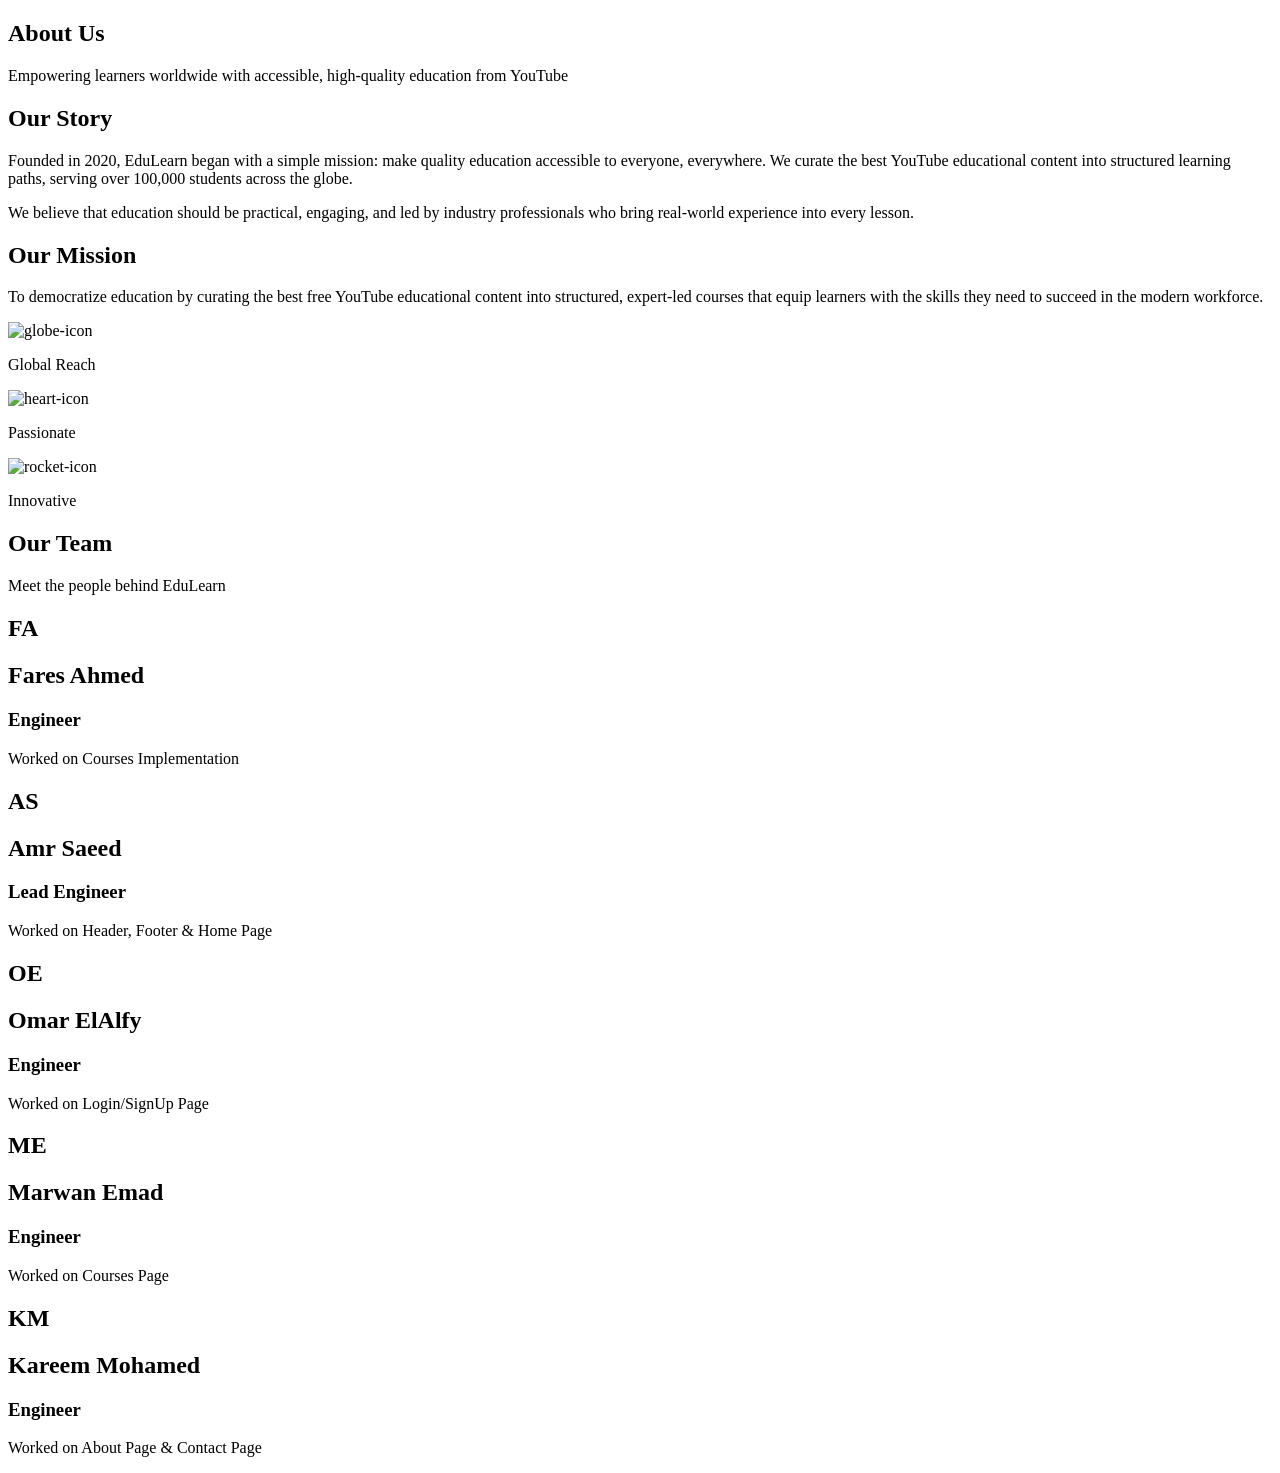
==== about.html @ db3003c9 "Create HTML for Contact & About Pages" ====
<!doctype html>
<html lang="en">
  <head>
    <meta charset="UTF-8" />
    <meta name="viewport" content="width=device-width, initial-scale=1.0" />
    <title>About</title>
  </head>
  <body>
    <header id="header-container"></header>
    <!-- head text -->
    <section class="about-head-text">
      <h1>About <span>Us</span></h1>
      <p>
        Empowering learners worldwide with accessible, high-quality education
        from YouTube
      </p>
    </section>
    <!-- start text section -->
    <section class="about-text">
      <!-- left side -->
      <div class="about-text-left">
        <h1>Our Story</h1>
        <p>
          Founded in 2020, EduLearn began with a simple mission: make quality
          education accessible to everyone, everywhere. We curate the best
          YouTube educational content into structured learning paths, serving
          over 100,000 students across the globe.
        </p>
        <p>
          We believe that education should be practical, engaging, and led by
          industry professionals who bring real-world experience into every
          lesson.
        </p>
      </div>
      <!-- right side -->
      <div class="about-text-right">
        <h1>Our Mission</h1>
        <p>
          To democratize education by curating the best free YouTube educational
          content into structured, expert-led courses that equip learners with
          the skills they need to succeed in the modern workforce.
        </p>
        <div class="about-text-icons">
          <img src="" alt="globe-icon" />
          <p>Global Reach</p>
        </div>
        <div class="about-text-icons">
          <img src="" alt="heart-icon" />
          <p>Passionate</p>
        </div>
        <div class="about-text-icons">
          <img src="" alt="rocket-icon" />
          <p>Innovative</p>
        </div>
      </div>
    </section>
    <!-- end text section -->
    <!-- start team section -->
    <section>
      <div class="team-head-text">
        <h1>Our <span>Team</span></h1>
        <p>Meet the people behind EduLearn</p>
      </div>
      <div class="team-cards-container">
        <div class="team-card">
          <h1>FA</h1>
          <h2>Fares Ahmed</h2>
          <h3>Engineer</h3>
          <p>Worked on Courses Implementation</p>
        </div>
        <div class="team-card">
          <h1>AS</h1>
          <h2>Amr Saeed</h2>
          <h3>Lead Engineer</h3>
          <p>Worked on Header, Footer & Home Page</p>
        </div>
        <div class="team-card">
          <h1>OE</h1>
          <h2>Omar ElAlfy</h2>
          <h3>Engineer</h3>
          <p>Worked on Login/SignUp Page</p>
        </div>
        <div class="team-card">
          <h1>ME</h1>
          <h2>Marwan Emad</h2>
          <h3>Engineer</h3>
          <p>Worked on Courses Page</p>
        </div>
        <div class="team-card">
          <h1>KM</h1>
          <h2>Kareem Mohamed</h2>
          <h3>Engineer</h3>
          <p>Worked on About Page & Contact Page</p>
        </div>
      </div>
    </section>
    <!-- end team section -->
  </body>
</html>
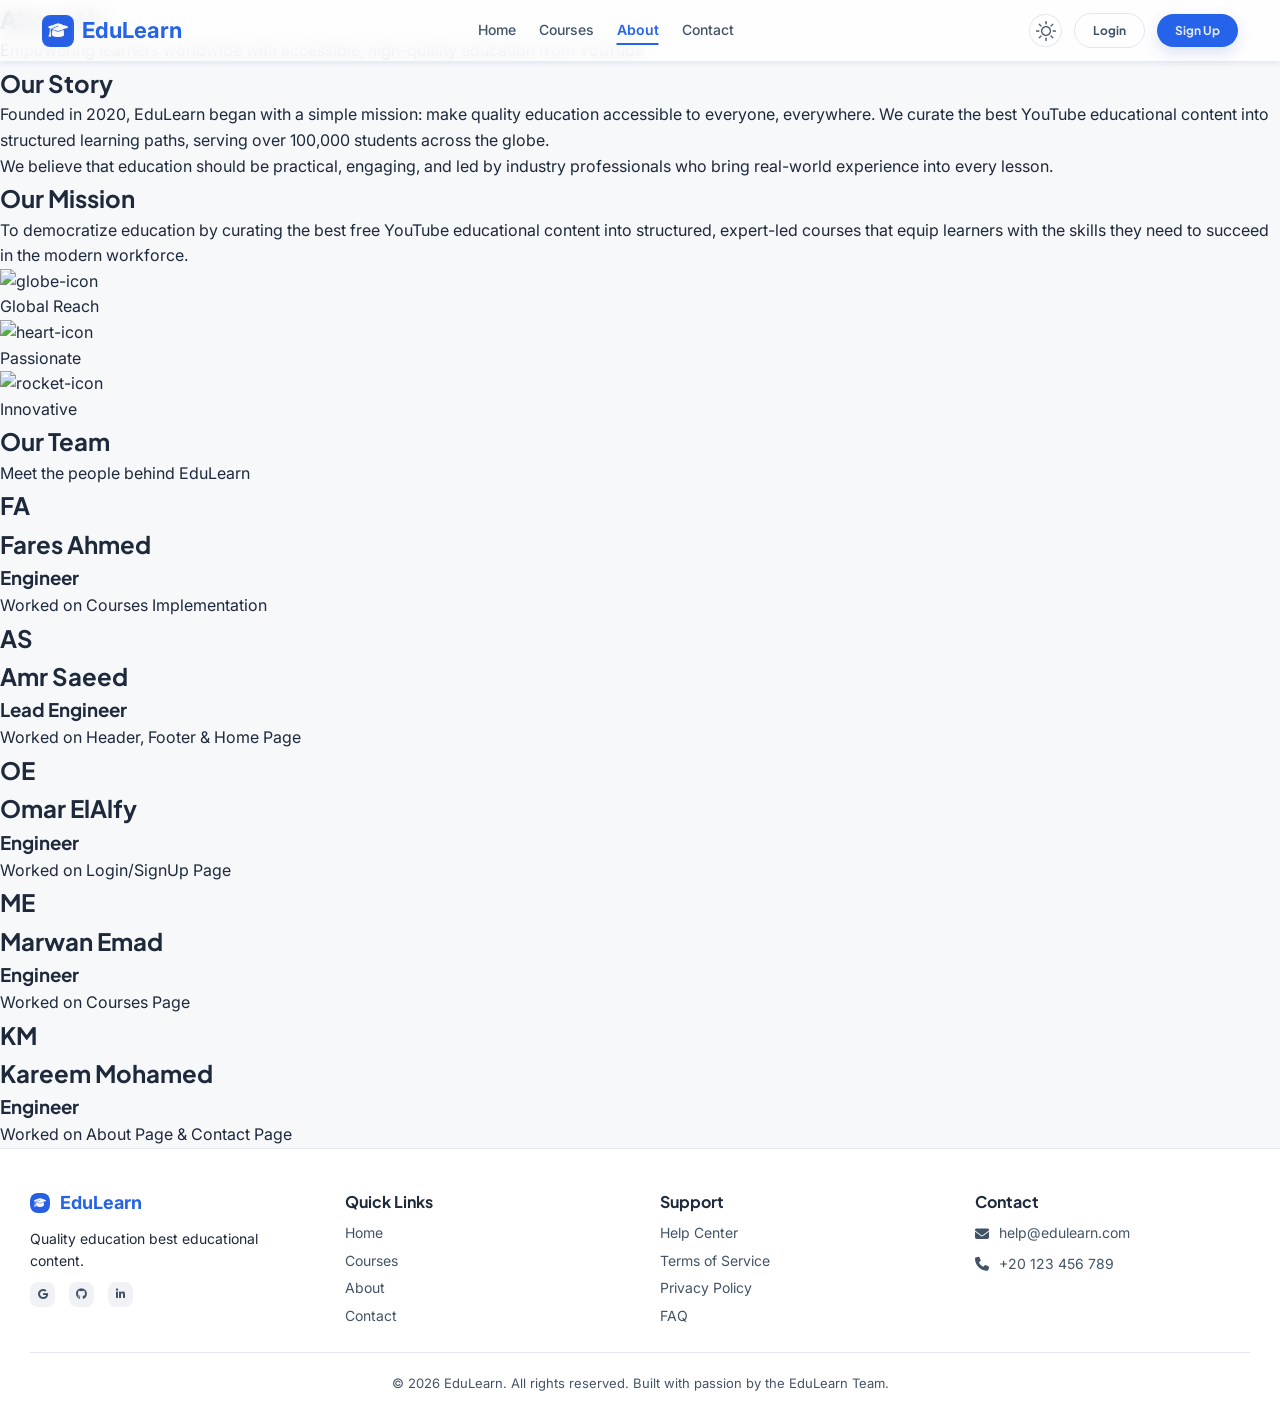
==== commit 208764f3: "added static css for contact page" ====
--- a/about.html
+++ b/about.html
@@ -3,6 +3,18 @@
   <head>
     <meta charset="UTF-8" />
     <meta name="viewport" content="width=device-width, initial-scale=1.0" />
+    <!-- standard variables and style options for the entire project -->
+    <link rel="stylesheet" href="css/variables.css" />
+    <link rel="stylesheet" href="css/reset.css" />
+    <!-- for the footer and header to work -->
+    <link rel="stylesheet" href="css/header.css" />
+    <link rel="stylesheet" href="css/footer.css" />
+    <!-- for the icons -->
+    <link rel="stylesheet" href="Css/all.min.css" />
+    <link
+      rel="stylesheet"
+      href="https://cdnjs.cloudflare.com/ajax/libs/font-awesome/6.5.1/css/all.min.css"
+    />
     <title>About</title>
   </head>
   <body>
@@ -95,5 +107,10 @@
       </div>
     </section>
     <!-- end team section -->
+    <!-- footer including -->
+    <footer id="footer-container"></footer>
+    <!-- for the footer and header to work -->
+    <script src="js/theme.js"></script>
+    <script src="js/home.js"></script>
   </body>
 </html>
--- a/css/variables.css
+++ b/css/variables.css
@@ -0,0 +1,129 @@
+@import url("https://fonts.googleapis.com/css2?family=Inter:wght@400;500;600;700;800;900&family=Plus+Jakarta+Sans:wght@600;700;800;900&display=swap");
+:root {
+  --color-primary-darkest: #1e3a8a;
+  --color-primary-dark: #1d4ed8;
+  --color-primary: #2563eb;
+  --color-primary-light: #3b82f6;
+  --color-primary-lighter: #93c5fd;
+  --color-primary-subtle: #eff6ff;
+  --color-accent: #06b6d4;
+  --color-yellow: #f2b426;
+  --color-text: #1e293b;
+  --color-text-lighter: #435367;
+  --color-text-muted: #64748b;
+  --color-bg-base: #f6f8fa;
+  --color-bg-darker: #f0f2f6;
+  --color-bg-elevated: #ffffff;
+  --color-bg-elevated2: #ffffff;
+
+  --color-footer-bg: 255, 255, 255;
+
+  --color-hov-li: #3b83f65d;
+  --color-bac-li: #ffffff63;
+  --color-me: black;
+  --shadow-me: 0px 0px 10px rgba(0, 0, 0, 0.103);
+  --shadow-hov: 0px 0px 20px rgba(0, 0, 0, 0.371);
+
+  --shadow-sm: 0 2px 6px rgba(30, 64, 175, 0.1);
+  --shadow-md: 0 6px 16px rgba(30, 64, 175, 0.14);
+  --shadow-lg: 0 12px 32px rgba(30, 58, 138, 0.18);
+
+  --border: rgba(30, 58, 138, 0.12);
+  --top-light: inset 0 1px 0 rgba(255, 255, 255, 0.6);
+  /* 
+  --gradient-background: linear-gradient(
+    90deg,
+    #f7f8fc 0%,
+    #e9f1fe 60%,
+    #f7f8fc 100%
+  ); */
+
+  --gradient-background:
+    radial-gradient(
+      900px 600px at 85% 12%,
+      rgba(37, 99, 235, 0.1),
+      transparent 60%
+    ),
+    radial-gradient(
+      700px 500px at 96% 45%,
+      rgba(125, 211, 252, 0.2),
+      transparent 65%
+    ),
+    radial-gradient(
+      800px 500px at 8% 92%,
+      rgba(199, 210, 254, 0.22),
+      transparent 70%
+    ),
+    linear-gradient(
+      115deg,
+      transparent 55%,
+      rgba(255, 255, 255, 0.55) 70%,
+      transparent 85%
+    ),
+    linear-gradient(90deg, #f7f8fc 0%, #e9f1fe 60%, #f7f8fc 100%);
+
+  --font-heading: "Plus Jakarta Sans", "Segoe UI", sans-serif;
+  --font-body: "Inter", "Segoe UI", sans-serif;
+}
+
+:root.dark {
+  --color-primary-darkest: #0b1120;
+  --color-primary-dark: #2563eb;
+  --color-primary: #3b82f6;
+  --color-primary-light: #60a5fa;
+  --color-primary-lighter: #93c5fd;
+  --color-primary-subtle: #0f1b31;
+  --color-accent: #22d3ee;
+  --color-yellow: #fbbf24;
+  --color-text: #e2e8f0;
+  --color-text-lighter: #e6eaf1;
+  --color-text-muted: #a0aec0;
+  --color-bg-base: #0b1220;
+  --color-bg-darker: #1d293c;
+  --color-bg-elevated: #142033;
+  --color-bg-elevated2: #1d293c;
+
+  --color-footer-bg: 20, 32, 51;
+
+  --color-hov-li: #204682be;
+  --color-bac-li: #2046825d;
+  --color-me: white;
+  --shadow-me: rgba(0, 0, 0, 0.103);
+
+  --shadow-sm: 0 2px 6px rgba(2, 6, 23, 0.55);
+  --shadow-md: 0 6px 16px rgba(2, 6, 23, 0.6);
+  --shadow-lg: 0 12px 32px rgba(1, 4, 14, 0.65);
+
+  --border: rgba(147, 197, 253, 0.16);
+  --border-he: rgba(255, 64, 0, 0.848);
+  --top-light: inset 0 1px 0 rgba(147, 197, 253, 0.07);
+
+  /* --gradient-background:
+    linear-gradient(90deg, #233148 0%, #142033 60%, #233148 100%) */
+  --gradient-background:
+    radial-gradient(
+      900px 600px at 85% 12%,
+      rgba(37, 99, 235, 0.22),
+      transparent 60%
+    ),
+    radial-gradient(
+      700px 500px at 96% 45%,
+      rgba(56, 189, 248, 0.12),
+      transparent 65%
+    ),
+    radial-gradient(
+      800px 500px at 8% 92%,
+      rgba(99, 102, 241, 0.14),
+      transparent 70%
+    ),
+    linear-gradient(
+      115deg,
+      transparent 55%,
+      rgba(148, 197, 253, 0.07) 70%,
+      transparent 85%
+    ),
+    linear-gradient(90deg, #0b1220 0%, #0e1a33 60%, #0b1220 100%);
+
+  --font-heading: "Plus Jakarta Sans", "Segoe UI", sans-serif;
+  --font-body: "Inter", "Segoe UI", sans-serif;
+}
--- a/css/header.css
+++ b/css/header.css
@@ -0,0 +1,201 @@
+#header-container {
+  width: 100%;
+  position: fixed;
+  z-index: 3;
+}
+
+.main-header {
+  display: flex;
+  align-items: center;
+  gap: 32px;
+  padding: 13px 42px;
+  background-color: rgba(var(--color-footer-bg), 0.85);
+  -webkit-backdrop-filter: blur(10px);
+  backdrop-filter: blur(10px);
+  box-shadow: var(--shadow-sm);
+  position: relative;
+}
+
+.main-header .brand {
+  display: flex;
+  align-items: center;
+  gap: 8px;
+  font-weight: 700;
+  font-size: 22px;
+  color: var(--color-primary);
+  text-decoration: none;
+}
+.main-header .logo {
+  display: grid;
+  place-content: center;
+  width: 32px;
+  height: 32px;
+  border-radius: 8px;
+  background-color: var(--color-primary);
+}
+
+.main-header .menu {
+  flex: 1;
+  display: flex;
+  align-items: center;
+  gap: 32px;
+}
+
+.main-header .nav {
+  display: flex;
+  gap: 23px;
+  margin-inline: auto;
+}
+.main-header .nav a {
+  font-weight: 500;
+  color: var(--color-text-lighter);
+  text-decoration: none;
+  font-size: 14px;
+  transition: color 0.2s ease;
+}
+
+.main-header .nav a.active {
+  font-weight: 600;
+  color: var(--color-primary);
+  text-decoration: underline;
+  text-decoration-color: var(--color-primary);
+  text-decoration-thickness: 1.5px;
+  text-underline-offset: 8px;
+}
+
+.main-header .nav a:hover {
+  color: var(--color-primary);
+  text-decoration: underline;
+  text-decoration-color: var(--color-primary);
+  text-decoration-thickness: 1.5px;
+  text-underline-offset: 8px;
+}
+
+.main-header .actions {
+  display: flex;
+  align-items: center;
+  gap: 12px;
+}
+
+.main-header .theme-btn {
+  display: grid;
+  place-items: center;
+  width: 33px;
+  height: 33px;
+  border: 1px solid var(--border);
+  border-radius: 999px;
+  background: var(--color-bg-elevated);
+  cursor: pointer;
+  transition: 0.2s;
+}
+
+.main-header .theme-btn:hover {
+  background: var(--color-bg-darker);
+}
+
+.main-header .theme-img {
+  display: block;
+  width: 20px;
+  height: 20px;
+  object-fit: contain;
+}
+
+.main-header .actions .btn {
+  font-weight: 700;
+  font-size: 12px;
+  padding: 7px 18px;
+  text-decoration: none;
+  border-radius: 999px;
+  transition: 0.3s;
+}
+
+.main-header .outline {
+  color: var(--color-text-lighter);
+  border: solid 1px var(--border);
+}
+
+.main-header .solid {
+  color: #e6eaf1;
+  background-color: var(--color-primary);
+  box-shadow: var(--shadow-md);
+}
+
+.main-header .outline:hover {
+  color: var(--color-primary-light);
+  border: solid 1px var(--color-primary-light);
+}
+
+.main-header .solid:hover {
+  background-color: var(--color-primary-dark);
+  transform: translateY(-1px);
+}
+
+.nav-toggle {
+  display: none;
+  width: 40px;
+  height: 40px;
+  border: 1px solid var(--border);
+  border-radius: 10px;
+  background: transparent;
+  cursor: pointer;
+  padding: 0;
+  margin-left: auto;
+  flex-direction: column;
+  justify-content: center;
+  align-items: center;
+  gap: 5px;
+}
+
+.nav-toggle .bar {
+  width: 20px;
+  height: 1.8px;
+  border-radius: 999px;
+  background-color: var(--color-text-lighter);
+}
+
+@media (max-width: 900px) {
+  .nav-toggle {
+    display: flex;
+  }
+
+  .main-header .menu {
+    display: none;
+    position: absolute;
+    top: 100%;
+    left: 10px;
+    right: 10px;
+    flex-direction: column;
+    gap: 18px;
+    padding: 18px;
+    background-color: var(--color-bg-elevated);
+    border: 1px solid var(--border);
+    border-radius: 16px;
+    box-shadow: var(--shadow-md);
+    z-index: 100;
+  }
+
+  .main-header .menu.show,
+  .main-header .menu.collapsing {
+    display: flex;
+  }
+
+  .main-header .nav {
+    flex-direction: column;
+    width: 100%;
+  }
+
+  .main-header .actions {
+    width: 100%;
+    flex-direction: column;
+    align-items: flex-start;
+  }
+
+  .main-header .actions .btn {
+    text-align: center;
+    width: 100%;
+  }
+
+  .main-header .theme-btn {
+    align-self: flex-start;
+  }
+}
--- a/css/footer.css
+++ b/css/footer.css
@@ -0,0 +1,176 @@
+.main-footer {
+  background-color: var(--color-bg-elevated);
+  padding: 40px 30px 25px;
+  border-top: 1px solid var(--border);
+}
+
+.main-footer .top-part {
+  display: grid;
+  grid-template-columns: repeat(4, 1fr);
+  justify-items: start;
+  align-items: start;
+  text-align: left;
+  gap: 40px;
+  margin: 0 auto 20px;
+  max-width: 1350px;
+  width: 100%;
+}
+
+.main-footer .brand-part {
+  display: flex;
+  flex-direction: column;
+  gap: 10px;
+  align-items: flex-start;
+  text-align: left;
+}
+.main-footer .brand {
+  display: flex;
+  align-items: center;
+  justify-content: flex-start;
+  gap: 10px;
+  font-weight: 700;
+  font-size: 18px;
+  color: var(--color-primary);
+  text-decoration: none;
+}
+.main-footer .brand-part {
+  font-size: 14px;
+}
+
+.main-footer .logo {
+  display: grid;
+  place-content: center;
+  width: 20px;
+  height: 20px;
+  border-radius: 8px;
+  background-color: var(--color-primary);
+}
+
+.main-footer .socials {
+  display: flex;
+  gap: 14px;
+  justify-content: flex-start;
+}
+
+.main-footer .socials a {
+  width: 25px;
+  height: 25px;
+  border-radius: 8px;
+  text-decoration: none;
+  background-color: var(--color-bg-darker);
+  color: var(--color-text-lighter);
+  display: flex;
+  align-items: center;
+  justify-content: center;
+  transition: 0.2s;
+}
+
+.main-footer .socials a:hover {
+  background-color: var(--color-primary);
+  color: #fff;
+}
+.main-footer .socials a i {
+  font-size: 11px;
+}
+
+.main-footer h3 {
+  display: flex;
+  align-items: center;
+  justify-content: flex-start;
+  text-align: left;
+  color: var(--color-text);
+  font-size: 16px;
+  margin-bottom: 8px;
+}
+
+.main-footer .links li,
+.main-footer .support li {
+  display: flex;
+  align-items: center;
+  justify-content: flex-start;
+  text-align: left;
+  list-style: none;
+  margin-bottom: 5px;
+}
+
+.main-footer .links a,
+.main-footer .support a {
+  text-decoration: none;
+  color: var(--color-text-lighter);
+  font-size: 14px;
+  transition: color 0.2s;
+}
+
+.main-footer .links a:hover,
+.main-footer .support a:hover {
+  color: var(--color-primary);
+}
+
+.main-footer .contact li {
+  list-style: none;
+  display: flex;
+  align-items: center;
+  justify-content: flex-start;
+  gap: 10px;
+  margin-bottom: 8px;
+  font-size: 14px;
+  color: var(--color-text-lighter);
+  text-align: left;
+  overflow-wrap: anywhere;
+}
+
+.main-footer .footer-bottom {
+  margin-top: 20px;
+  padding-top: 20px;
+  border-top: 1px solid var(--border);
+  text-align: center;
+  color: var(--color-text-lighter);
+  font-size: 13px;
+  max-width: 1350px;
+  margin: 0 auto;
+}
+
+@media (max-width: 900px) {
+  .main-footer .top-part {
+    grid-template-columns: 1fr 1fr;
+    gap: 32px 20px;
+    justify-items: start;
+    text-align: left;
+  }
+}
+@media (max-width: 550px) {
+  .main-footer {
+    padding: 30px 20px;
+  }
+  .main-footer .top-part {
+    grid-template-columns: 1fr;
+    gap: 28px;
+    max-width: 320px;
+    justify-items: center;
+    text-align: center;
+    margin: 0 auto;
+  }
+  .main-footer .brand-part {
+    align-items: center;
+    text-align: center;
+  }
+  .main-footer .brand {
+    justify-content: center;
+  }
+  .main-footer .socials {
+    justify-content: center;
+  }
+  .main-footer h3 {
+    justify-content: center;
+    text-align: center;
+  }
+  .main-footer .links li,
+  .main-footer .support li {
+    justify-content: center;
+    text-align: center;
+  }
+  .main-footer .contact li {
+    justify-content: center;
+    text-align: center;
+  }
+}
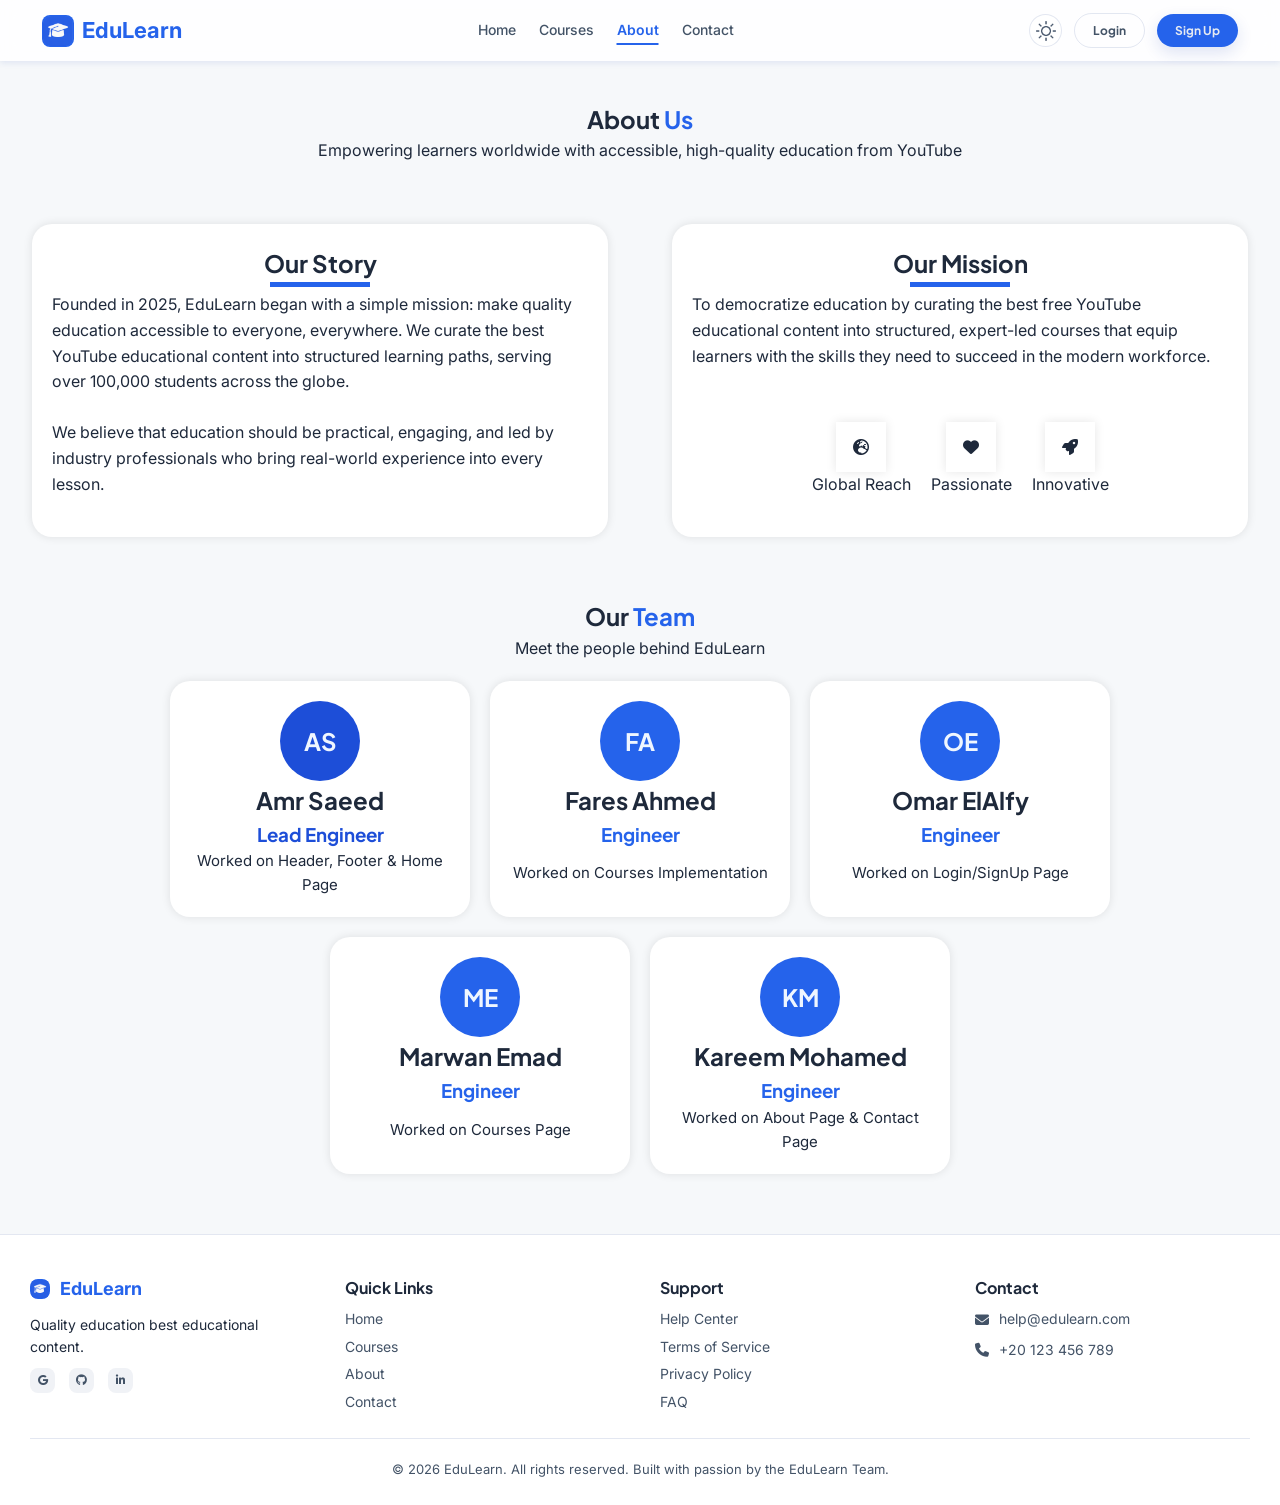
==== commit ad7f0d2e: "added static css for about page" ====
--- a/about.html
+++ b/about.html
@@ -3,6 +3,13 @@
   <head>
     <meta charset="UTF-8" />
     <meta name="viewport" content="width=device-width, initial-scale=1.0" />
+    <link rel="stylesheet" href="css/about.css" />
+    <!-- for responsive design -->
+    <script
+      src="https://cdn.jsdelivr.net/npm/bootstrap@5.0.2/dist/js/bootstrap.bundle.min.js"
+      integrity="sha384-MrcW6ZMFYlzcLA8Nl+NtUVF0sA7MsXsP1UyJoMp4YLEuNSfAP+JcXn/tWtIaxVXM"
+      crossorigin="anonymous"
+    ></script>
     <!-- standard variables and style options for the entire project -->
     <link rel="stylesheet" href="css/variables.css" />
     <link rel="stylesheet" href="css/reset.css" />
@@ -30,14 +37,16 @@
     <!-- start text section -->
     <section class="about-text">
       <!-- left side -->
-      <div class="about-text-left">
+      <div class="about-text-core">
         <h1>Our Story</h1>
+        <hr />
         <p>
-          Founded in 2020, EduLearn began with a simple mission: make quality
+          Founded in 2025, EduLearn began with a simple mission: make quality
           education accessible to everyone, everywhere. We curate the best
           YouTube educational content into structured learning paths, serving
           over 100,000 students across the globe.
         </p>
+        <br />
         <p>
           We believe that education should be practical, engaging, and led by
           industry professionals who bring real-world experience into every
@@ -45,46 +54,49 @@
         </p>
       </div>
       <!-- right side -->
-      <div class="about-text-right">
+      <div class="about-text-core">
         <h1>Our Mission</h1>
+        <hr />
         <p>
           To democratize education by curating the best free YouTube educational
           content into structured, expert-led courses that equip learners with
           the skills they need to succeed in the modern workforce.
         </p>
-        <div class="about-text-icons">
-          <img src="" alt="globe-icon" />
-          <p>Global Reach</p>
-        </div>
-        <div class="about-text-icons">
-          <img src="" alt="heart-icon" />
-          <p>Passionate</p>
-        </div>
-        <div class="about-text-icons">
-          <img src="" alt="rocket-icon" />
-          <p>Innovative</p>
+        <div class="about-icons-container">
+          <div class="about-text-icons">
+            <i class="fa-solid fa-earth-europe"></i>
+            <p>Global Reach</p>
+          </div>
+          <div class="about-text-icons">
+            <i class="fa-solid fa-heart"></i>
+            <p>Passionate</p>
+          </div>
+          <div class="about-text-icons">
+            <i class="fa-solid fa-rocket"></i>
+            <p>Innovative</p>
+          </div>
         </div>
       </div>
     </section>
     <!-- end text section -->
     <!-- start team section -->
-    <section>
+    <section class="about-team-section">
       <div class="team-head-text">
         <h1>Our <span>Team</span></h1>
         <p>Meet the people behind EduLearn</p>
       </div>
       <div class="team-cards-container">
         <div class="team-card">
+          <h1 id="team-lead-icon">AS</h1>
+          <h2>Amr Saeed</h2>
+          <h3 id="team-lead-role">Lead Engineer</h3>
+          <p>Worked on Header, Footer & Home Page</p>
+        </div>
+        <div class="team-card">
           <h1>FA</h1>
           <h2>Fares Ahmed</h2>
           <h3>Engineer</h3>
           <p>Worked on Courses Implementation</p>
-        </div>
-        <div class="team-card">
-          <h1>AS</h1>
-          <h2>Amr Saeed</h2>
-          <h3>Lead Engineer</h3>
-          <p>Worked on Header, Footer & Home Page</p>
         </div>
         <div class="team-card">
           <h1>OE</h1>
--- a/css/about.css
+++ b/css/about.css
@@ -0,0 +1,134 @@
+/* standarization import */
+@import url("variables.css");
+@import url("reset.css");
+/* head text style */
+.about-head-text {
+  display: flex;
+  flex-direction: column;
+  align-items: center;
+  text-align: center;
+  margin-top: 100px;
+}
+.about-head-text span {
+  color: var(--color-primary);
+}
+/*start text section style */
+.about-text {
+  margin-top: 50px;
+  width: 100%;
+  display: flex;
+  justify-content: space-around;
+}
+
+.about-text-core {
+  display: flex;
+  flex-direction: column;
+  align-items: center;
+  width: 45%;
+  box-shadow: var(--shadow-me);
+  padding: 20px;
+  padding-bottom: 40px;
+  border-radius: 20px;
+  margin-top: 10px;
+  margin-bottom: 10px;
+  background-color: var(--color-bg-elevated);
+  border: var(--border);
+}
+.about-text-core hr {
+  height: 5px;
+  width: 100px;
+  border: none;
+  background-color: var(--color-primary);
+  margin-bottom: 5px;
+}
+.about-icons-container {
+  display: flex;
+  margin-top: auto;
+}
+.about-text-icons {
+  display: flex;
+  flex-direction: column;
+  align-items: center;
+  margin-left: 10px;
+  margin-right: 10px;
+}
+.about-text-icons i {
+  display: flex;
+  justify-content: center;
+  align-items: center;
+  background-color: var(--color-bg-elevated2);
+  box-shadow: var(--shadow-me);
+  height: 50px;
+  width: 50px;
+}
+/*end text section style */
+
+/* team head text style */
+.team-head-text {
+  margin-top: 50px;
+  display: flex;
+  flex-direction: column;
+  align-items: center;
+  text-align: center;
+}
+.team-head-text span {
+  color: var(--color-primary);
+}
+
+/* start team section style */
+.team-cards-container {
+  display: flex;
+  flex-wrap: wrap;
+  justify-content: center;
+  width: 75%;
+  margin: auto;
+  margin-bottom: 60px;
+}
+.team-card {
+  display: flex;
+  text-align: center;
+  background-color: var(--color-bg-elevated);
+  box-shadow: var(--shadow-me);
+  width: 300px;
+  flex-direction: column;
+  align-items: center;
+  margin-left: 10px;
+  margin-right: 10px;
+  padding: 20px;
+  margin-top: 20px;
+  border-radius: 20px;
+}
+.team-card p {
+    margin-top: auto;
+    margin-bottom: auto;
+    font-size: 15px;
+}
+.team-card h1 {
+  display: flex;
+  justify-content: center;
+  align-items: center;
+  color: var(--color-primary-subtle);
+  background-color: var(--color-primary);
+  height: 80px;
+  width: 80px;
+  border-radius: 100px;
+}
+#team-lead-icon {
+  background-color: var(--color-primary-dark);
+}
+.team-card h3 {
+  color: var(--color-primary);
+}
+#team-lead-role {
+  color: var(--color-primary-dark);
+}
+/* design adjustment for smaller screens */
+@media (max-width: 900px) {
+  .about-text {
+    flex-wrap: wrap;
+  }
+  .about-text-core {
+    width: 95%;
+    align-items: center;
+  }
+}
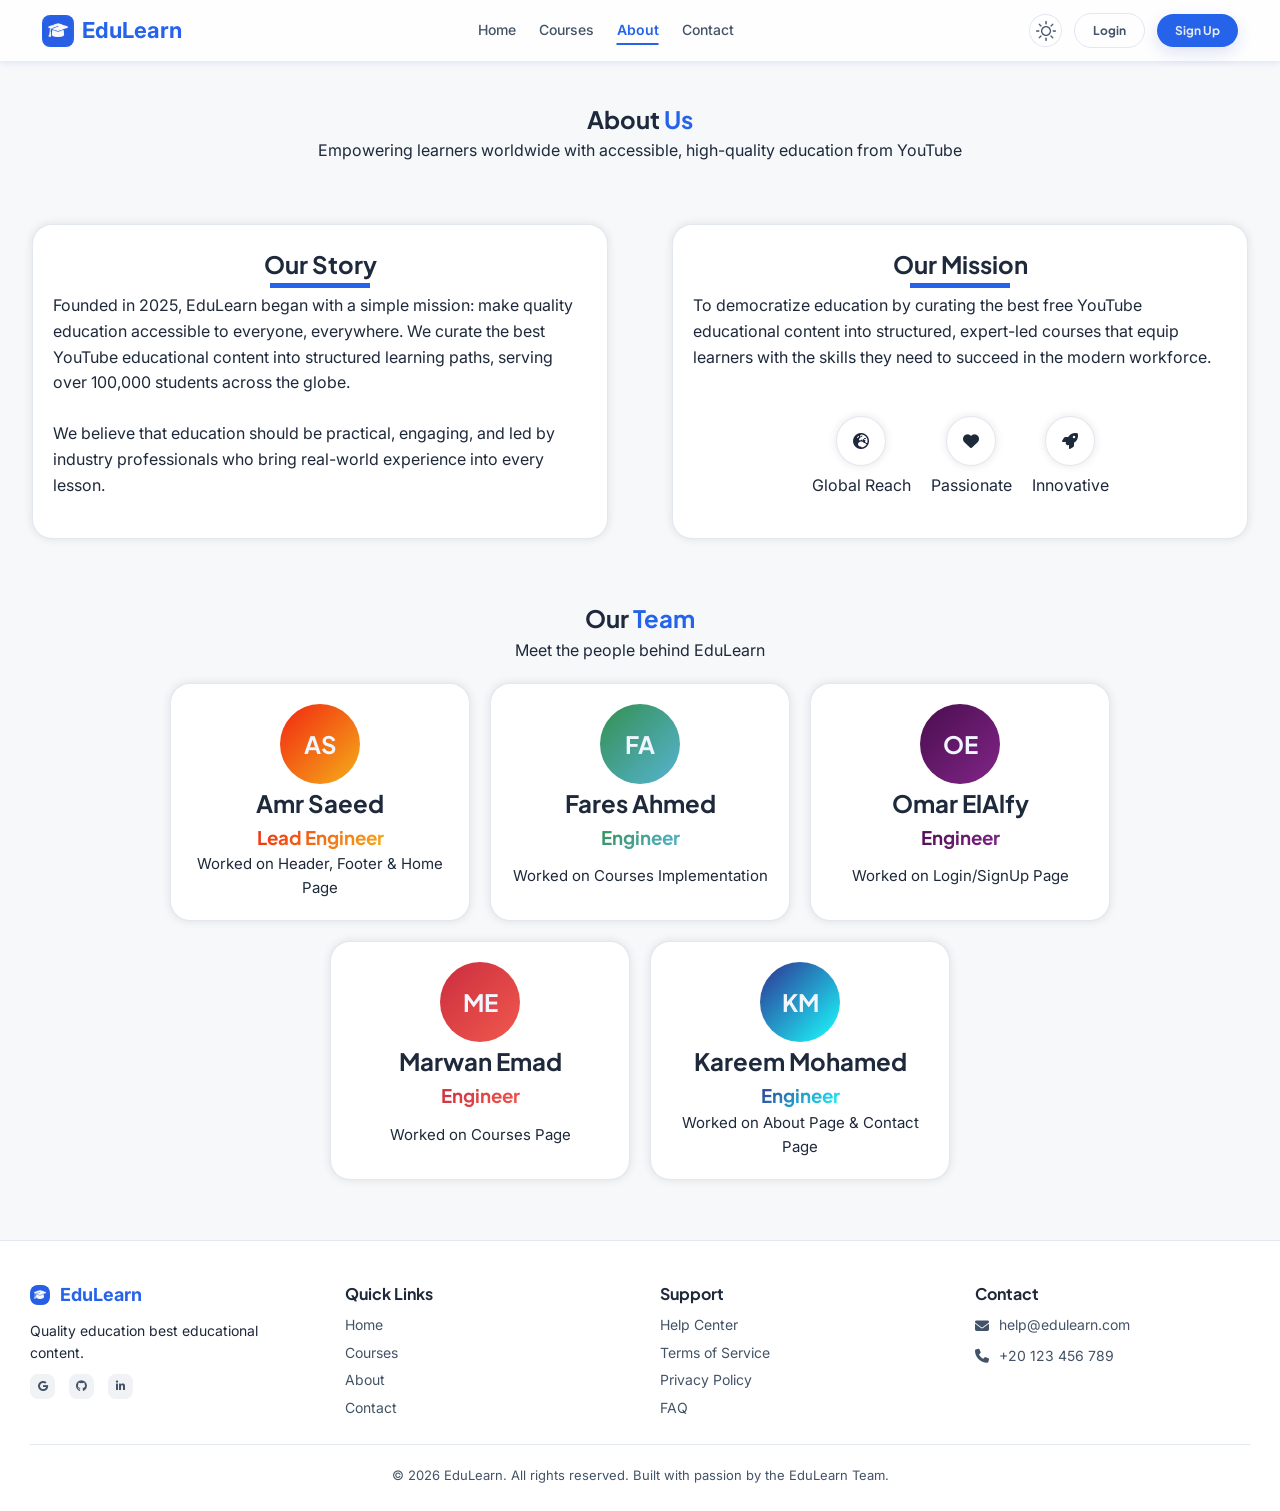
==== commit 4f88281b: "simple polishing for contact & about pages" ====
--- a/about.html
+++ b/about.html
@@ -87,9 +87,9 @@
       </div>
       <div class="team-cards-container">
         <div class="team-card">
-          <h1 id="team-lead-icon">AS</h1>
+          <h1>AS</h1>
           <h2>Amr Saeed</h2>
-          <h3 id="team-lead-role">Lead Engineer</h3>
+          <h3>Lead Engineer</h3>
           <p>Worked on Header, Footer & Home Page</p>
         </div>
         <div class="team-card">
--- a/css/about.css
+++ b/css/about.css
@@ -32,7 +32,11 @@
   margin-top: 10px;
   margin-bottom: 10px;
   background-color: var(--color-bg-elevated);
-  border: var(--border);
+  border: 1px solid var(--border);
+  transition: 0.5s;
+}
+.about-text-core:hover {
+  scale: 1.05;
 }
 .about-text-core hr {
   height: 5px;
@@ -54,6 +58,9 @@
 }
 .about-text-icons i {
   display: flex;
+  border: 1px solid var(--border);
+  border-radius: 100px;
+  margin-bottom: 7px;
   justify-content: center;
   align-items: center;
   background-color: var(--color-bg-elevated2);
@@ -97,11 +104,16 @@
   padding: 20px;
   margin-top: 20px;
   border-radius: 20px;
+  border: 1px solid var(--border);
+  transition: 0.5s;
+}
+.team-card:hover {
+  scale: 1.05;
 }
 .team-card p {
-    margin-top: auto;
-    margin-bottom: auto;
-    font-size: 15px;
+  margin-top: auto;
+  margin-bottom: auto;
+  font-size: 15px;
 }
 .team-card h1 {
   display: flex;
@@ -112,15 +124,58 @@
   height: 80px;
   width: 80px;
   border-radius: 100px;
+  transition: 0.5s;
 }
-#team-lead-icon {
-  background-color: var(--color-primary-dark);
+.team-card h1:hover {
+  transform: translateY(-5px);
 }
 .team-card h3 {
   color: var(--color-primary);
+  transition: 0.5s;
 }
-#team-lead-role {
-  color: var(--color-primary-dark);
+.team-card h3:hover {
+  transform: translateY(-5px);
+}
+/* special colors for members */
+.team-card:nth-child(1) h1 {
+  background: linear-gradient(135deg, #f12711 0%, #f5af19 100%);
+}
+.team-card:nth-child(1) h3 {
+  background: linear-gradient(135deg, #f12711, #f5af19);
+  background-clip: text;
+  color: transparent;
+}
+.team-card:nth-child(2) h1 {
+  background: linear-gradient(135deg, #348f50, #56b4d3);
+}
+.team-card:nth-child(2) h3 {
+  background: linear-gradient(135deg, #348f50, #56b4d3);
+  background-clip: text;
+  color: transparent;
+}
+.team-card:nth-child(3) h1 {
+  background: linear-gradient(135deg, #4a0e4e 0%, #812588 100%);
+}
+.team-card:nth-child(3) h3 {
+  background: linear-gradient(135deg, #4a0e4e 0%, #812588 100%);
+  background-clip: text;
+  color: transparent;
+}
+.team-card:nth-child(4) h1 {
+  background: linear-gradient(135deg, #cb2d3e, #f1594e);
+}
+.team-card:nth-child(4) h3 {
+  background: linear-gradient(135deg, #cb2d3e, #f1594e);
+  background-clip: text;
+  color: transparent;
+}
+.team-card:nth-child(5) h1 {
+  background: linear-gradient(135deg, #2e3192, #1bffff);
+}
+.team-card:nth-child(5) h3 {
+  background: linear-gradient(135deg, #2e3192, #1bffff);
+  background-clip: text;
+  color: transparent;
 }
 /* design adjustment for smaller screens */
 @media (max-width: 900px) {
@@ -128,7 +183,7 @@
     flex-wrap: wrap;
   }
   .about-text-core {
-    width: 95%;
+    width: 92%;
     align-items: center;
   }
 }
